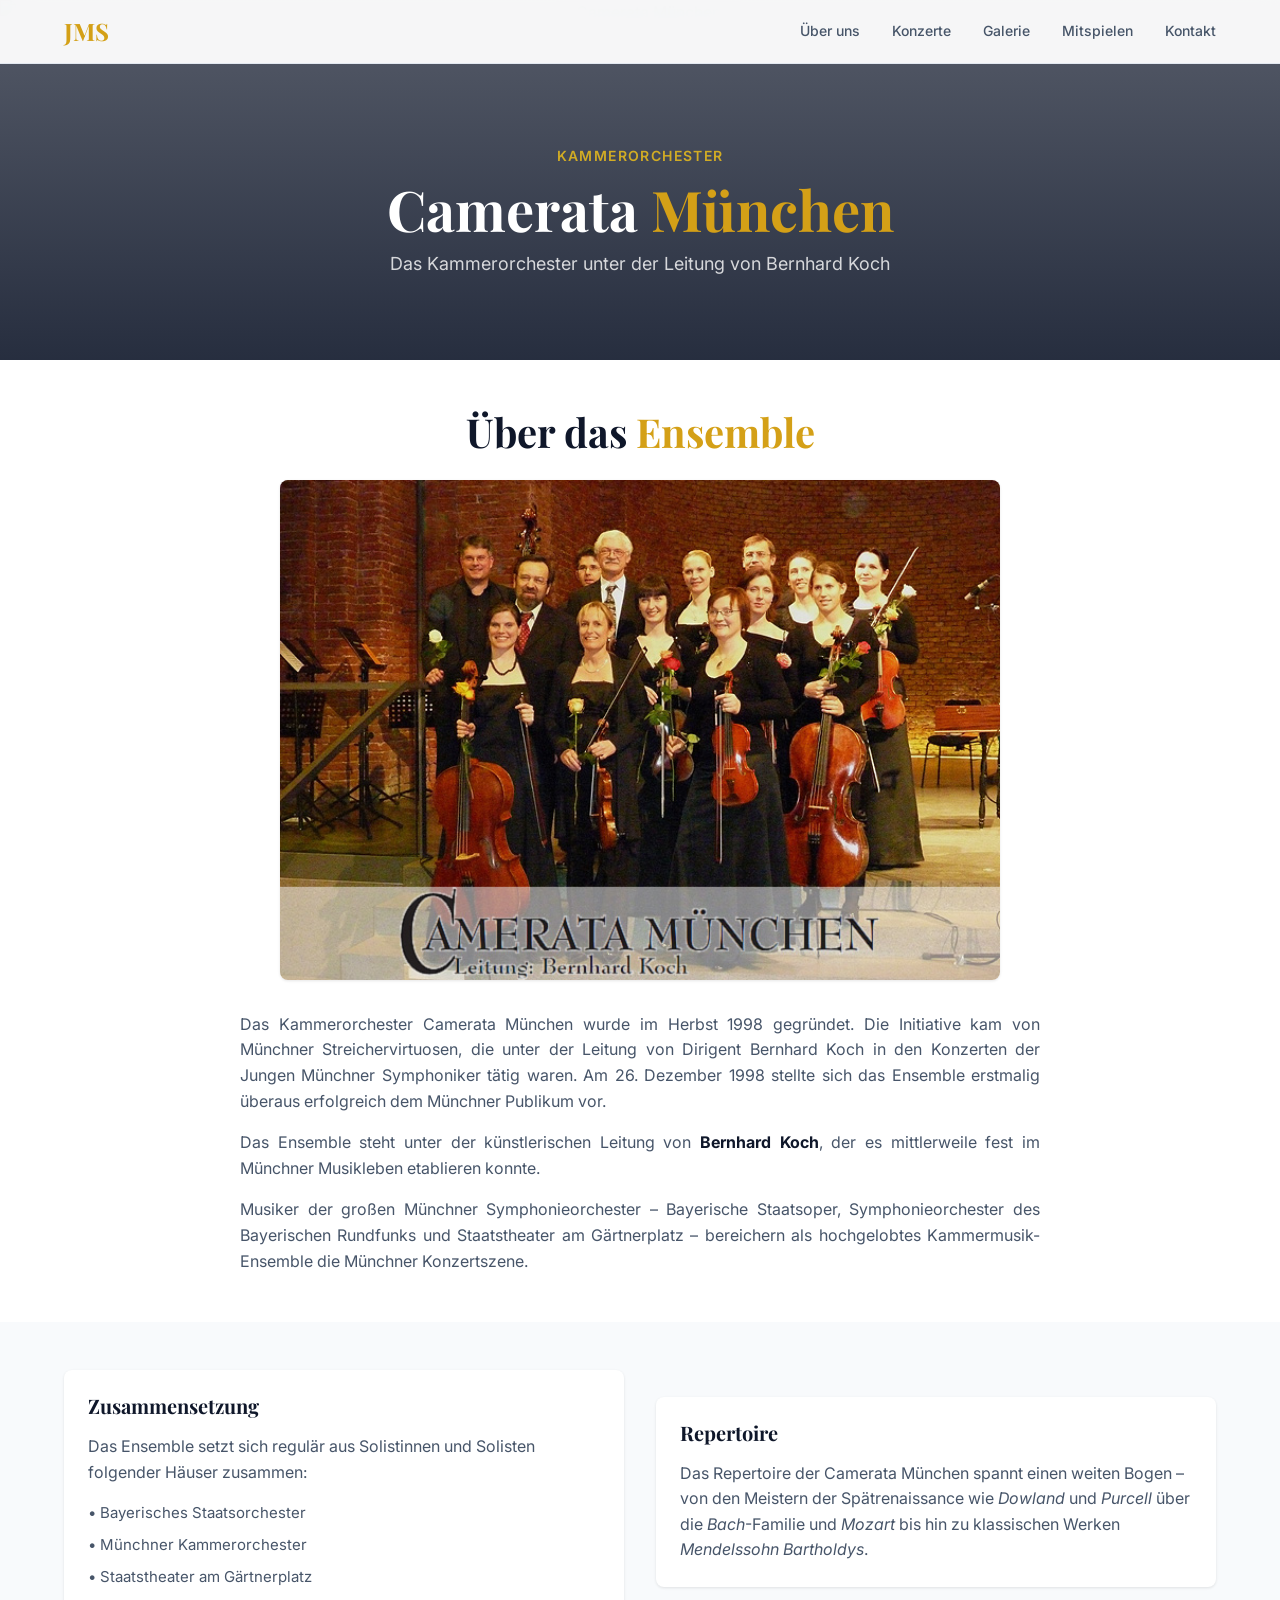
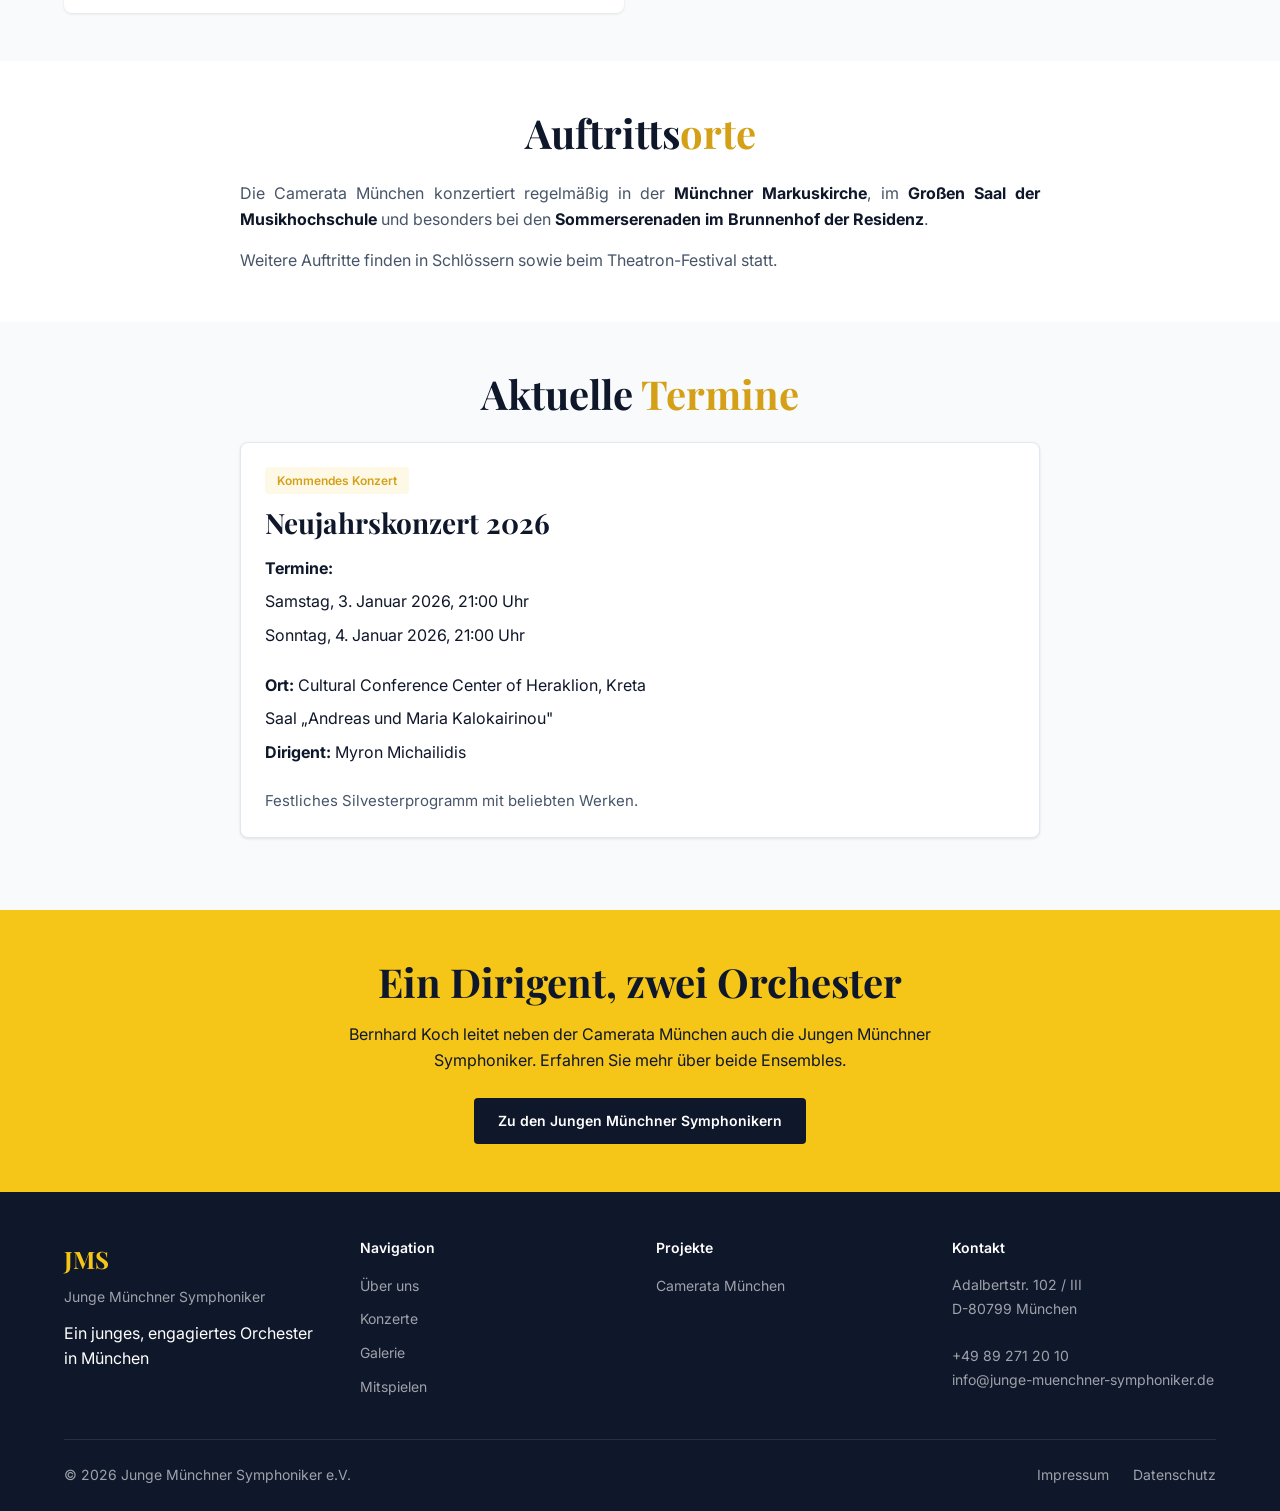
==== camerata-muenchen.html @ 6827a256 "many changes" ====
<!DOCTYPE html>
<html lang="de">
<head>
  <meta charset="UTF-8">
  <meta name="viewport" content="width=device-width, initial-scale=1.0">
  <title>Camerata München - Junge Münchner Symphoniker</title>
  <meta name="description" content="Das Kammerorchester Camerata München unter der Leitung von Bernhard Koch – Geschichte, Zusammensetzung und Termine.">

  <link rel="preconnect" href="https://fonts.googleapis.com">
  <link rel="preconnect" href="https://fonts.gstatic.com" crossorigin>
  <link href="https://fonts.googleapis.com/css2?family=Inter:wght@400;500;600;700&family=Playfair+Display:wght@700&display=swap" rel="stylesheet">
  <link rel="stylesheet" href="css/style.css">
</head>
<body>
  <!-- Navigation -->
  <nav class="navbar">
    <div class="container navbar-inner">
      <a href="index.html" class="navbar-logo">JMS</a>
      <div class="navbar-menu">
        <a href="ueber-uns.html">Über uns</a>
        <a href="konzerte.html">Konzerte</a>
        <a href="galerie.html">Galerie</a>
        <a href="mitspielen.html">Mitspielen</a>
        <a href="kontakt.html">Kontakt</a>
      </div>
      <button class="navbar-toggle" id="menu-toggle" aria-label="Menü öffnen">
        <span></span><span></span><span></span>
      </button>
    </div>
  </nav>

  <div class="mobile-menu" id="mobile-menu">
    <a href="ueber-uns.html">Über uns</a>
    <a href="konzerte.html">Konzerte</a>
    <a href="galerie.html">Galerie</a>
    <a href="mitspielen.html">Mitspielen</a>
    <a href="kontakt.html">Kontakt</a>
  </div>

  <!-- Page Header -->
  <header class="page-header">
    <div class="hero-bg">
      <img src="images/hero.jpg" alt="Camerata München">
      <div class="hero-overlay"></div>
    </div>
    <div class="page-header-content">
      <p style="color: var(--jms-yellow); font-weight: 600; font-size: 0.875rem; letter-spacing: 0.1em; text-transform: uppercase; margin-bottom: 0.5rem;">Kammerorchester</p>
      <h1>Camerata <span class="text-accent">München</span></h1>
      <p>Das Kammerorchester unter der Leitung von Bernhard Koch</p>
    </div>
  </header>

  <!-- Intro Section -->
  <section class="section">
    <div class="container">
      <h2 class="text-center mb-3">Über das <span class="text-accent">Ensemble</span></h2>

      <img src="images/camerata-gruppe.jpg" alt="Camerata München – Leitung Bernhard Koch" class="mb-4" style="width: 100%; max-width: 720px; border-radius: 8px; box-shadow: 0 1px 3px rgba(0,0,0,0.1); display: block; margin: 0 auto 2rem;">

      <div style="max-width: 800px; margin: 0 auto; text-align: justify;">
        <p class="text-muted mb-2">Das Kammerorchester Camerata München wurde im Herbst 1998 gegründet. Die Initiative kam von Münchner Streichervirtuosen, die unter der Leitung von Dirigent Bernhard Koch in den Konzerten der Jungen Münchner Symphoniker tätig waren. Am 26. Dezember 1998 stellte sich das Ensemble erstmalig überaus erfolgreich dem Münchner Publikum vor.</p>
        <p class="text-muted mb-2">Das Ensemble steht unter der künstlerischen Leitung von <strong style="color: var(--text-dark);">Bernhard Koch</strong>, der es mittlerweile fest im Münchner Musikleben etablieren konnte.</p>
        <p class="text-muted">Musiker der großen Münchner Symphonieorchester – Bayerische Staatsoper, Symphonieorchester des Bayerischen Rundfunks und Staatstheater am Gärtnerplatz – bereichern als hochgelobtes Kammermusik-Ensemble die Münchner Konzertszene.</p>
      </div>
    </div>
  </section>

  <!-- Composition & Repertoire -->
  <section class="section section-light">
    <div class="container">
      <div class="two-col">
        <div class="card">
          <div class="card-body">
            <h4 class="mb-2">Zusammensetzung</h4>
            <p class="text-muted mb-2">Das Ensemble setzt sich regulär aus Solistinnen und Solisten folgender Häuser zusammen:</p>
            <ul class="text-muted" style="font-size: 0.9375rem;">
              <li style="margin-bottom: 0.5rem;">• Bayerisches Staatsorchester</li>
              <li style="margin-bottom: 0.5rem;">• Münchner Kammerorchester</li>
              <li>• Staatstheater am Gärtnerplatz</li>
            </ul>
          </div>
        </div>

        <div class="card">
          <div class="card-body">
            <h4 class="mb-2">Repertoire</h4>
            <p class="text-muted">Das Repertoire der Camerata München spannt einen weiten Bogen – von den Meistern der Spätrenaissance wie <em>Dowland</em> und <em>Purcell</em> über die <em>Bach</em>-Familie und <em>Mozart</em> bis hin zu klassischen Werken <em>Mendelssohn Bartholdys</em>.</p>
          </div>
        </div>
      </div>
    </div>
  </section>

  <!-- Auftrittsorte -->
  <section class="section">
    <div class="container">
      <h2 class="text-center mb-3">Auftritts<span class="text-accent">orte</span></h2>
      <div style="max-width: 800px; margin: 0 auto; text-align: justify;">
        <p class="text-muted mb-2">Die Camerata München konzertiert regelmäßig in der <strong style="color: var(--text-dark);">Münchner Markuskirche</strong>, im <strong style="color: var(--text-dark);">Großen Saal der Musikhochschule</strong> und besonders bei den <strong style="color: var(--text-dark);">Sommerserenaden im Brunnenhof der Residenz</strong>.</p>
        <p class="text-muted">Weitere Auftritte finden in Schlössern sowie beim Theatron-Festival statt.</p>
      </div>
    </div>
  </section>

  <!-- Termine -->
  <section class="section section-light">
    <div class="container">
      <h2 class="text-center mb-3">Aktuelle <span class="text-accent">Termine</span></h2>

      <div class="card mb-3" style="border: 1px solid var(--border-light); max-width: 800px; margin: 0 auto 1.5rem;">
        <div class="card-body">
          <span class="card-tag">Kommendes Konzert</span>
          <h3 class="mb-2">Neujahrskonzert 2026</h3>
          <p class="mb-1"><strong>Termine:</strong></p>
          <p class="mb-1">Samstag, 3. Januar 2026, 21:00 Uhr</p>
          <p class="mb-3">Sonntag, 4. Januar 2026, 21:00 Uhr</p>
          <p class="mb-1"><strong>Ort:</strong> Cultural Conference Center of Heraklion, Kreta</p>
          <p class="mb-1">Saal „Andreas und Maria Kalokairinou"</p>
          <p class="mb-3"><strong>Dirigent:</strong> Myron Michailidis</p>
          <p class="text-muted" style="font-size: 0.9375rem;">Festliches Silvesterprogramm mit beliebten Werken.</p>
        </div>
      </div>
    </div>
  </section>

  <!-- CTA -->
  <section class="section section-yellow">
    <div class="container text-center">
      <h2 class="mb-2">Ein Dirigent, zwei Orchester</h2>
      <p class="mb-3" style="max-width: 600px; margin-left: auto; margin-right: auto;">Bernhard Koch leitet neben der Camerata München auch die Jungen Münchner Symphoniker. Erfahren Sie mehr über beide Ensembles.</p>
      <a href="ueber-uns.html" class="btn btn-dark">Zu den Jungen Münchner Symphonikern</a>
    </div>
  </section>

  <!-- Footer -->
  <footer class="footer">
    <div class="container">
      <div class="footer-grid">
        <div>
          <div class="footer-brand">JMS</div>
          <p>Junge Münchner Symphoniker</p>
          <p style="margin-top: 0.75rem;">Ein junges, engagiertes Orchester in München</p>
        </div>
        <div>
          <h3>Navigation</h3>
          <ul>
            <li><a href="ueber-uns.html">Über uns</a></li>
            <li><a href="konzerte.html">Konzerte</a></li>
            <li><a href="galerie.html">Galerie</a></li>
            <li><a href="mitspielen.html">Mitspielen</a></li>
          </ul>
        </div>
        <div>
          <h3>Projekte</h3>
          <ul>
            <li><a href="camerata-muenchen.html" target="_blank" rel="noopener noreferrer">Camerata München</a></li>
          </ul>
        </div>
        <div>
          <h3>Kontakt</h3>
          <address>
            Adalbertstr. 102 / III<br>D-80799 München<br><br>
            <a href="tel:+498927120010">+49 89 271 20 10</a><br>
            <a href="mailto:info@junge-muenchner-symphoniker.de">info@junge-muenchner-symphoniker.de</a>
          </address>
        </div>
      </div>
      <div class="footer-bottom">
        <p>© 2026 Junge Münchner Symphoniker e.V.</p>
        <div class="footer-legal">
          <a href="impressum.html">Impressum</a>
          <a href="datenschutz.html">Datenschutz</a>
        </div>
      </div>
    </div>
  </footer>

  <script src="js/main.js"></script>
</body>
</html>
---- css/style.css ----
/* JMS Orchestra - Main Stylesheet */

/* ========================================
   CSS Variables
   ======================================== */
:root {
  /* Colors */
  --jms-yellow: #F5C518;
  --jms-gold: #D4A017;
  --text-dark: #0f172a;
  --text-muted: #475569;
  --text-light: #64748b;
  --bg-white: #ffffff;
  --bg-light: #f8fafc;
  --bg-dark: #0f172a;
  --border-light: #e2e8f0;

  /* Fonts */
  --font-heading: 'Playfair Display', Georgia, serif;
  --font-body: 'Inter', system-ui, -apple-system, sans-serif;

  /* Spacing */
  --container-max: 1200px;
  --section-padding: 3rem;
  --section-padding-mobile: 2rem;
}

/* ========================================
   Reset & Base Styles
   ======================================== */
*, *::before, *::after {
  box-sizing: border-box;
  margin: 0;
  padding: 0;
}

html {
  scroll-behavior: smooth;
}

body {
  font-family: var(--font-body);
  font-size: 16px;
  line-height: 1.6;
  color: var(--text-dark);
  background-color: var(--bg-white);
}

img {
  max-width: 100%;
  height: auto;
  display: block;
}

a {
  color: inherit;
  text-decoration: none;
}

ul, ol {
  list-style: none;
}

::selection {
  background: var(--jms-yellow);
  color: var(--text-dark);
}

/* ========================================
   Typography
   ======================================== */
h1, h2, h3, h4, h5, h6 {
  font-family: var(--font-heading);
  font-weight: 700;
  line-height: 1.2;
  color: var(--text-dark);
}

h1 { font-size: 2.5rem; }
h2 { font-size: 2rem; }
h3 { font-size: 1.5rem; }
h4 { font-size: 1.25rem; }

@media (min-width: 768px) {
  h1 { font-size: 3.5rem; }
  h2 { font-size: 2.5rem; }
  h3 { font-size: 1.75rem; }
}

.text-accent {
  color: var(--jms-gold);
}

.text-muted {
  color: var(--text-muted);
}

/* ========================================
   Layout
   ======================================== */
.container {
  width: 100%;
  max-width: var(--container-max);
  margin: 0 auto;
  padding: 0 1rem;
}

@media (min-width: 640px) {
  .container {
    padding: 0 1.5rem;
  }
}

.section {
  padding: var(--section-padding-mobile) 0;
}

@media (min-width: 768px) {
  .section {
    padding: var(--section-padding) 0;
  }
}

.section-light {
  background-color: var(--bg-light);
}

.section-dark {
  background-color: var(--bg-dark);
  color: #ffffff;
}

.section-yellow {
  background-color: var(--jms-yellow);
}

/* ========================================
   Navigation
   ======================================== */
.navbar {
  position: fixed;
  top: 0;
  left: 0;
  right: 0;
  z-index: 100;
  background-color: rgba(255, 255, 255, 0.95);
  backdrop-filter: blur(8px);
  border-bottom: 1px solid var(--border-light);
  height: 64px;
}

.navbar-inner {
  display: flex;
  align-items: center;
  justify-content: space-between;
  height: 100%;
}

.navbar-logo {
  font-family: var(--font-heading);
  font-size: 1.5rem;
  font-weight: 700;
  color: var(--jms-gold);
}

.navbar-menu {
  display: none;
  gap: 2rem;
}

@media (min-width: 768px) {
  .navbar-menu {
    display: flex;
  }
}

.navbar-menu a {
  font-size: 0.875rem;
  font-weight: 500;
  color: var(--text-muted);
  transition: color 0.2s;
}

.navbar-menu a:hover {
  color: var(--jms-gold);
}

.navbar-toggle {
  display: flex;
  flex-direction: column;
  gap: 5px;
  background: none;
  border: none;
  cursor: pointer;
  padding: 0.5rem;
}

@media (min-width: 768px) {
  .navbar-toggle {
    display: none;
  }
}

.navbar-toggle span {
  display: block;
  width: 24px;
  height: 2px;
  background-color: var(--text-dark);
  transition: transform 0.2s;
}

/* Mobile Menu */
.mobile-menu {
  display: none;
  position: fixed;
  top: 64px;
  left: 0;
  right: 0;
  background-color: var(--bg-white);
  border-bottom: 1px solid var(--border-light);
  padding: 1rem;
}

.mobile-menu.active {
  display: block;
}

.mobile-menu a {
  display: block;
  padding: 0.75rem 0;
  font-weight: 500;
  color: var(--text-dark);
  border-bottom: 1px solid var(--border-light);
}

.mobile-menu a:last-child {
  border-bottom: none;
}

/* ========================================
   Hero Section
   ======================================== */
.hero {
  position: relative;
  min-height: 80vh;
  display: flex;
  align-items: center;
  padding-top: 64px; /* Account for fixed navbar */
}

.hero-bg {
  position: absolute;
  inset: 0;
  z-index: 0;
}

.hero-bg img {
  width: 100%;
  height: 100%;
  object-fit: cover;
}

.hero-overlay {
  position: absolute;
  inset: 0;
  background: linear-gradient(to right, rgba(15, 23, 42, 0.85), rgba(15, 23, 42, 0.5));
}

.hero-content {
  position: relative;
  z-index: 10;
  color: #ffffff;
  max-width: 600px;
}

.hero-content h1 {
  color: #ffffff;
  margin-bottom: 1rem;
}

.hero-content p {
  font-size: 1.125rem;
  opacity: 0.9;
  margin-bottom: 1.5rem;
}

/* ========================================
   Buttons
   ======================================== */
.btn {
  display: inline-block;
  padding: 0.75rem 1.5rem;
  font-size: 0.875rem;
  font-weight: 600;
  text-align: center;
  border-radius: 4px;
  transition: all 0.2s;
  cursor: pointer;
  border: none;
}

.btn-primary {
  background-color: var(--jms-yellow);
  color: var(--text-dark);
}

.btn-primary:hover {
  background-color: var(--jms-gold);
}

.btn-outline {
  background-color: transparent;
  color: #ffffff;
  border: 2px solid #ffffff;
}

.btn-outline:hover {
  background-color: #ffffff;
  color: var(--text-dark);
}

.btn-dark {
  background-color: var(--bg-dark);
  color: #ffffff;
}

.btn-dark:hover {
  background-color: #1e293b;
}

.btn-group {
  display: flex;
  flex-wrap: wrap;
  gap: 0.75rem;
}

/* ========================================
   Cards
   ======================================== */
.card {
  background-color: var(--bg-white);
  border-radius: 8px;
  overflow: hidden;
  box-shadow: 0 1px 3px rgba(0, 0, 0, 0.1);
}

.card-img {
  position: relative;
  aspect-ratio: 16/10;
  overflow: hidden;
}

.card-img img {
  width: 100%;
  height: 100%;
  object-fit: cover;
}

.card-body {
  padding: 1.5rem;
}

.card-tag {
  display: inline-block;
  padding: 0.25rem 0.75rem;
  background-color: rgba(245, 197, 24, 0.1);
  color: var(--jms-gold);
  font-size: 0.75rem;
  font-weight: 600;
  border-radius: 4px;
  margin-bottom: 0.75rem;
}

.card-link {
  display: block;
  color: inherit;
  transition: transform 0.2s, box-shadow 0.2s;
}

.card-link:hover {
  transform: translateY(-2px);
  box-shadow: 0 4px 12px rgba(0, 0, 0, 0.1);
}

.flyer-img {
  width: 100%;
  border-radius: 8px;
  box-shadow: 0 4px 16px rgba(0, 0, 0, 0.15);
}

.archive-grid {
  display: grid;
  grid-template-columns: repeat(3, 1fr);
  gap: 0.75rem;
}

@media (min-width: 768px) {
  .archive-grid {
    grid-template-columns: repeat(6, 1fr);
  }
}

.archive-item {
  cursor: pointer;
  border-radius: 6px;
  overflow: hidden;
  background-color: var(--bg-white);
  box-shadow: 0 1px 3px rgba(0, 0, 0, 0.1);
  transition: transform 0.2s, box-shadow 0.2s;
}

.archive-item:hover {
  transform: translateY(-3px);
  box-shadow: 0 8px 20px rgba(0, 0, 0, 0.15);
}

.archive-item img {
  width: 100%;
  display: block;
}

.concert-covers {
  display: grid;
  grid-template-columns: repeat(2, 1fr);
  gap: 1.25rem;
}

@media (min-width: 768px) {
  .concert-covers {
    grid-template-columns: repeat(4, 1fr);
  }
}

.concert-cover {
  position: relative;
  aspect-ratio: 4/5;
  border-radius: 8px;
  overflow: hidden;
  cursor: pointer;
  background: var(--bg-light);
  box-shadow: 0 1px 3px rgba(0,0,0,0.1);
  transition: transform 0.2s, box-shadow 0.2s;
  border: none;
  padding: 0;
  width: 100%;
  text-align: left;
  font-family: inherit;
}

.concert-cover:hover {
  transform: translateY(-2px);
  box-shadow: 0 6px 16px rgba(0,0,0,0.15);
}

.concert-cover.active {
  outline: 3px solid var(--jms-gold);
  outline-offset: 2px;
}

.concert-cover img {
  width: 100%;
  height: 100%;
  object-fit: cover;
  transition: transform 0.3s;
}

.concert-cover:hover img {
  transform: scale(1.05);
}

.concert-cover-placeholder {
  width: 100%;
  height: 100%;
  display: flex;
  align-items: center;
  justify-content: center;
  background: linear-gradient(135deg, var(--bg-light) 0%, var(--border-light) 100%);
  color: var(--text-light);
  font-size: 0.875rem;
}

.concert-cover-title {
  position: absolute;
  bottom: 0;
  left: 0;
  right: 0;
  padding: 1rem;
  background: linear-gradient(to top, rgba(0,0,0,0.85), rgba(0,0,0,0));
  color: #ffffff;
}

.concert-cover-title h3 {
  color: #ffffff;
  font-size: 1.125rem;
  margin-bottom: 0.125rem;
}

.concert-cover-title p {
  font-size: 0.75rem;
  opacity: 0.9;
  color: #ffffff;
}

.concert-gallery {
  display: none;
  margin-top: 2.5rem;
}

.concert-gallery.active {
  display: block;
}

.concert-gallery-header {
  margin-bottom: 1.5rem;
  text-align: center;
}

.concert-gallery-empty {
  text-align: center;
  padding: 3rem 1.5rem;
  background: var(--bg-light);
  border-radius: 8px;
  color: var(--text-muted);
}

.schedule-table-wrapper {
  overflow-x: auto;
  border-radius: 8px;
  background: var(--bg-white);
  box-shadow: 0 1px 3px rgba(0, 0, 0, 0.08);
}

.schedule-table {
  width: 100%;
  border-collapse: collapse;
  font-size: 0.9375rem;
}

.schedule-table thead {
  background-color: var(--text-dark);
}

.schedule-table th {
  padding: 0.85rem 1rem;
  text-align: left;
  color: #ffffff;
  font-family: var(--font-body);
  font-weight: 600;
  font-size: 0.75rem;
  text-transform: uppercase;
  letter-spacing: 0.08em;
}

.schedule-table td {
  padding: 0.75rem 1rem;
  border-bottom: 1px solid var(--border-light);
  color: var(--text-muted);
  vertical-align: top;
}

.schedule-table tbody tr:last-child td {
  border-bottom: none;
}

.schedule-table tbody tr:hover {
  background-color: var(--bg-light);
}

.schedule-table .schedule-date {
  white-space: nowrap;
  font-weight: 600;
  color: var(--text-dark);
}

.schedule-table tr.schedule-concert {
  background-color: rgba(245, 197, 24, 0.12);
}

.schedule-table tr.schedule-concert:hover {
  background-color: rgba(245, 197, 24, 0.2);
}

.schedule-table tr.schedule-concert td {
  color: var(--text-dark);
  font-weight: 600;
}

.schedule-table tr.schedule-weekend td {
  background-color: rgba(15, 23, 42, 0.03);
  font-style: italic;
}

.ordnung-columns {
  display: flex;
  flex-direction: column;
  gap: 1.5rem;
}

@media (min-width: 768px) {
  .ordnung-columns {
    flex-direction: row;
    align-items: flex-start;
  }
}

.ordnung-col {
  flex: 1;
  display: flex;
  flex-direction: column;
  gap: 1.5rem;
  min-width: 0;
}

/* ========================================
   Grid Layouts
   ======================================== */
.grid {
  display: grid;
  gap: 1.5rem;
}

.grid-2 {
  grid-template-columns: 1fr;
}

.grid-3 {
  grid-template-columns: 1fr;
}

.grid-4 {
  grid-template-columns: repeat(2, 1fr);
}

@media (min-width: 768px) {
  .grid-2 {
    grid-template-columns: repeat(2, 1fr);
  }

  .grid-3 {
    grid-template-columns: repeat(2, 1fr);
  }

  .grid-4 {
    grid-template-columns: repeat(4, 1fr);
  }
}

@media (min-width: 1024px) {
  .grid-3 {
    grid-template-columns: repeat(3, 1fr);
  }
}

/* ========================================
   Flex Layouts
   ======================================== */
.flex {
  display: flex;
}

.flex-col {
  flex-direction: column;
}

.flex-wrap {
  flex-wrap: wrap;
}

.items-center {
  align-items: center;
}

.justify-between {
  justify-content: space-between;
}

.justify-center {
  justify-content: center;
}

.gap-1 { gap: 0.5rem; }
.gap-2 { gap: 1rem; }
.gap-3 { gap: 1.5rem; }
.gap-4 { gap: 2rem; }

/* ========================================
   Two Column Layout
   ======================================== */
.two-col {
  display: flex;
  flex-direction: column;
  gap: 2rem;
}

@media (min-width: 768px) {
  .two-col {
    flex-direction: row;
    align-items: center;
  }

  .two-col > * {
    flex: 1;
  }
}

/* ========================================
   Stats
   ======================================== */
.stats {
  display: grid;
  grid-template-columns: repeat(2, 1fr);
  gap: 1rem;
}

@media (min-width: 768px) {
  .stats {
    grid-template-columns: repeat(4, 1fr);
  }
}

.stat-item {
  text-align: center;
  padding: 1.5rem;
  background-color: var(--bg-light);
  border-radius: 8px;
}

.stat-value {
  font-size: 2rem;
  font-weight: 700;
  color: var(--jms-gold);
  margin-bottom: 0.25rem;
}

.stat-label {
  font-size: 0.875rem;
  color: var(--text-muted);
}

/* ========================================
   Testimonials
   ======================================== */
.testimonial {
  background-color: var(--bg-white);
  padding: 1.5rem;
  border-radius: 8px;
  box-shadow: 0 1px 3px rgba(0, 0, 0, 0.1);
}

.testimonial-quote {
  font-style: italic;
  color: var(--text-muted);
  margin-bottom: 1rem;
  line-height: 1.7;
}

.testimonial-author {
  font-weight: 600;
  color: var(--text-dark);
  font-size: 0.875rem;
}

.testimonial-event {
  color: var(--text-light);
  font-size: 0.875rem;
}

/* ========================================
   Tags / Pills
   ======================================== */
.tag {
  display: inline-block;
  padding: 0.5rem 1rem;
  font-size: 0.875rem;
  font-weight: 500;
  border-radius: 9999px;
}

.tag-primary {
  background-color: rgba(245, 197, 24, 0.2);
  color: var(--jms-gold);
}

.tag-muted {
  background-color: var(--bg-light);
  color: var(--text-muted);
}

.tag-list {
  display: flex;
  flex-wrap: wrap;
  gap: 0.5rem;
}

/* ========================================
   Gallery
   ======================================== */
.gallery-grid {
  display: grid;
  grid-template-columns: repeat(2, 1fr);
  gap: 1rem;
}

@media (min-width: 768px) {
  .gallery-grid {
    grid-template-columns: repeat(3, 1fr);
  }
}

.gallery-item {
  position: relative;
  aspect-ratio: 1;
  border-radius: 8px;
  overflow: hidden;
  cursor: pointer;
  background-color: var(--bg-light);
}

.gallery-item img {
  width: 100%;
  height: 100%;
  object-fit: cover;
  transition: transform 0.3s;
}

.gallery-item:hover img {
  transform: scale(1.05);
}

.gallery-placeholder {
  display: flex;
  align-items: center;
  justify-content: center;
  width: 100%;
  height: 100%;
  color: var(--text-light);
  font-size: 0.875rem;
}

/* Lightbox */
.lightbox {
  display: none;
  position: fixed;
  inset: 0;
  z-index: 200;
  background-color: rgba(0, 0, 0, 0.9);
  align-items: center;
  justify-content: center;
  padding: 1rem;
}

.lightbox.active {
  display: flex;
}

.lightbox img {
  max-width: 100%;
  max-height: 90vh;
  object-fit: contain;
}

.lightbox-close {
  position: absolute;
  top: 1rem;
  right: 1rem;
  background: none;
  border: none;
  color: #ffffff;
  font-size: 2rem;
  cursor: pointer;
  width: 48px;
  height: 48px;
  display: flex;
  align-items: center;
  justify-content: center;
}

.lightbox-close:hover {
  color: var(--jms-yellow);
}

/* ========================================
   Forms
   ======================================== */
.form-group {
  margin-bottom: 1.25rem;
}

.form-label {
  display: block;
  font-size: 0.875rem;
  font-weight: 500;
  color: var(--text-dark);
  margin-bottom: 0.5rem;
}

.form-input,
.form-select,
.form-textarea {
  width: 100%;
  padding: 0.75rem 1rem;
  font-size: 1rem;
  font-family: inherit;
  color: var(--text-dark);
  background-color: var(--bg-white);
  border: 1px solid var(--border-light);
  border-radius: 4px;
  transition: border-color 0.2s;
}

.form-input:focus,
.form-select:focus,
.form-textarea:focus {
  outline: none;
  border-color: var(--jms-gold);
}

.form-textarea {
  resize: vertical;
  min-height: 120px;
}

/* ========================================
   Contact Info
   ======================================== */
.contact-card {
  background-color: var(--bg-light);
  padding: 1.5rem 2rem;
  border-radius: 8px;
}

.contact-card h3 {
  margin-bottom: 1rem;
}

.contact-item {
  margin-bottom: 1.25rem;
}

.contact-item:last-child {
  margin-bottom: 0;
}

.contact-item h4 {
  font-size: 1rem;
  margin-bottom: 0.25rem;
}

.contact-item p {
  color: var(--text-muted);
}

.contact-item a {
  color: var(--text-muted);
  transition: color 0.2s;
}

.contact-item a:hover {
  color: var(--jms-gold);
}

/* ========================================
   Footer
   ======================================== */
.footer {
  background-color: var(--bg-dark);
  color: #ffffff;
  padding: 3rem 0 1.5rem;
}

.footer-grid {
  display: grid;
  grid-template-columns: 1fr;
  gap: 2rem;
  margin-bottom: 2rem;
}

@media (min-width: 768px) {
  .footer-grid {
    grid-template-columns: repeat(4, 1fr);
  }
}

.footer-brand {
  font-family: var(--font-heading);
  font-size: 1.5rem;
  font-weight: 700;
  color: var(--jms-yellow);
  margin-bottom: 0.5rem;
}

.footer-brand + p {
  color: rgba(255, 255, 255, 0.6);
  font-size: 0.875rem;
}

.footer h3 {
  color: #ffffff;
  font-size: 0.875rem;
  font-family: var(--font-body);
  font-weight: 600;
  margin-bottom: 1rem;
}

.footer ul li {
  margin-bottom: 0.5rem;
}

.footer a {
  color: rgba(255, 255, 255, 0.6);
  font-size: 0.875rem;
  transition: color 0.2s;
}

.footer a:hover {
  color: var(--jms-yellow);
}

.footer address {
  font-style: normal;
  color: rgba(255, 255, 255, 0.6);
  font-size: 0.875rem;
  line-height: 1.7;
}

.footer-bottom {
  padding-top: 1.5rem;
  border-top: 1px solid rgba(255, 255, 255, 0.1);
  display: flex;
  flex-direction: column;
  gap: 1rem;
  font-size: 0.875rem;
  color: rgba(255, 255, 255, 0.6);
}

@media (min-width: 640px) {
  .footer-bottom {
    flex-direction: row;
    justify-content: space-between;
  }
}

.footer-legal {
  display: flex;
  gap: 1.5rem;
}

/* ========================================
   Utility Classes
   ======================================== */
.text-center { text-align: center; }
.text-left { text-align: left; }
.text-right { text-align: right; }

.mb-1 { margin-bottom: 0.5rem; }
.mb-2 { margin-bottom: 1rem; }
.mb-3 { margin-bottom: 1.5rem; }
.mb-4 { margin-bottom: 2rem; }

.mt-1 { margin-top: 0.5rem; }
.mt-2 { margin-top: 1rem; }
.mt-3 { margin-top: 1.5rem; }
.mt-4 { margin-top: 2rem; }

.pt-nav { padding-top: 64px; }

.hidden { display: none; }

@media (max-width: 767px) {
  .md-hidden { display: none; }
}

/* ========================================
   Page Header (for subpages)
   ======================================== */
.page-header {
  position: relative;
  min-height: 40vh;
  display: flex;
  align-items: center;
  justify-content: center;
  text-align: center;
  padding-top: 64px;
}

.page-header .hero-bg {
  position: absolute;
  inset: 0;
}

.page-header .hero-overlay {
  background: linear-gradient(to bottom, rgba(15, 23, 42, 0.7), rgba(15, 23, 42, 0.9));
}

.page-header-content {
  position: relative;
  z-index: 10;
  color: #ffffff;
  padding: 0 1rem;
}

.page-header-content h1 {
  color: #ffffff;
  margin-bottom: 0.5rem;
}

.page-header-content p {
  font-size: 1.125rem;
  opacity: 0.8;
  max-width: 600px;
  margin: 0 auto;
}
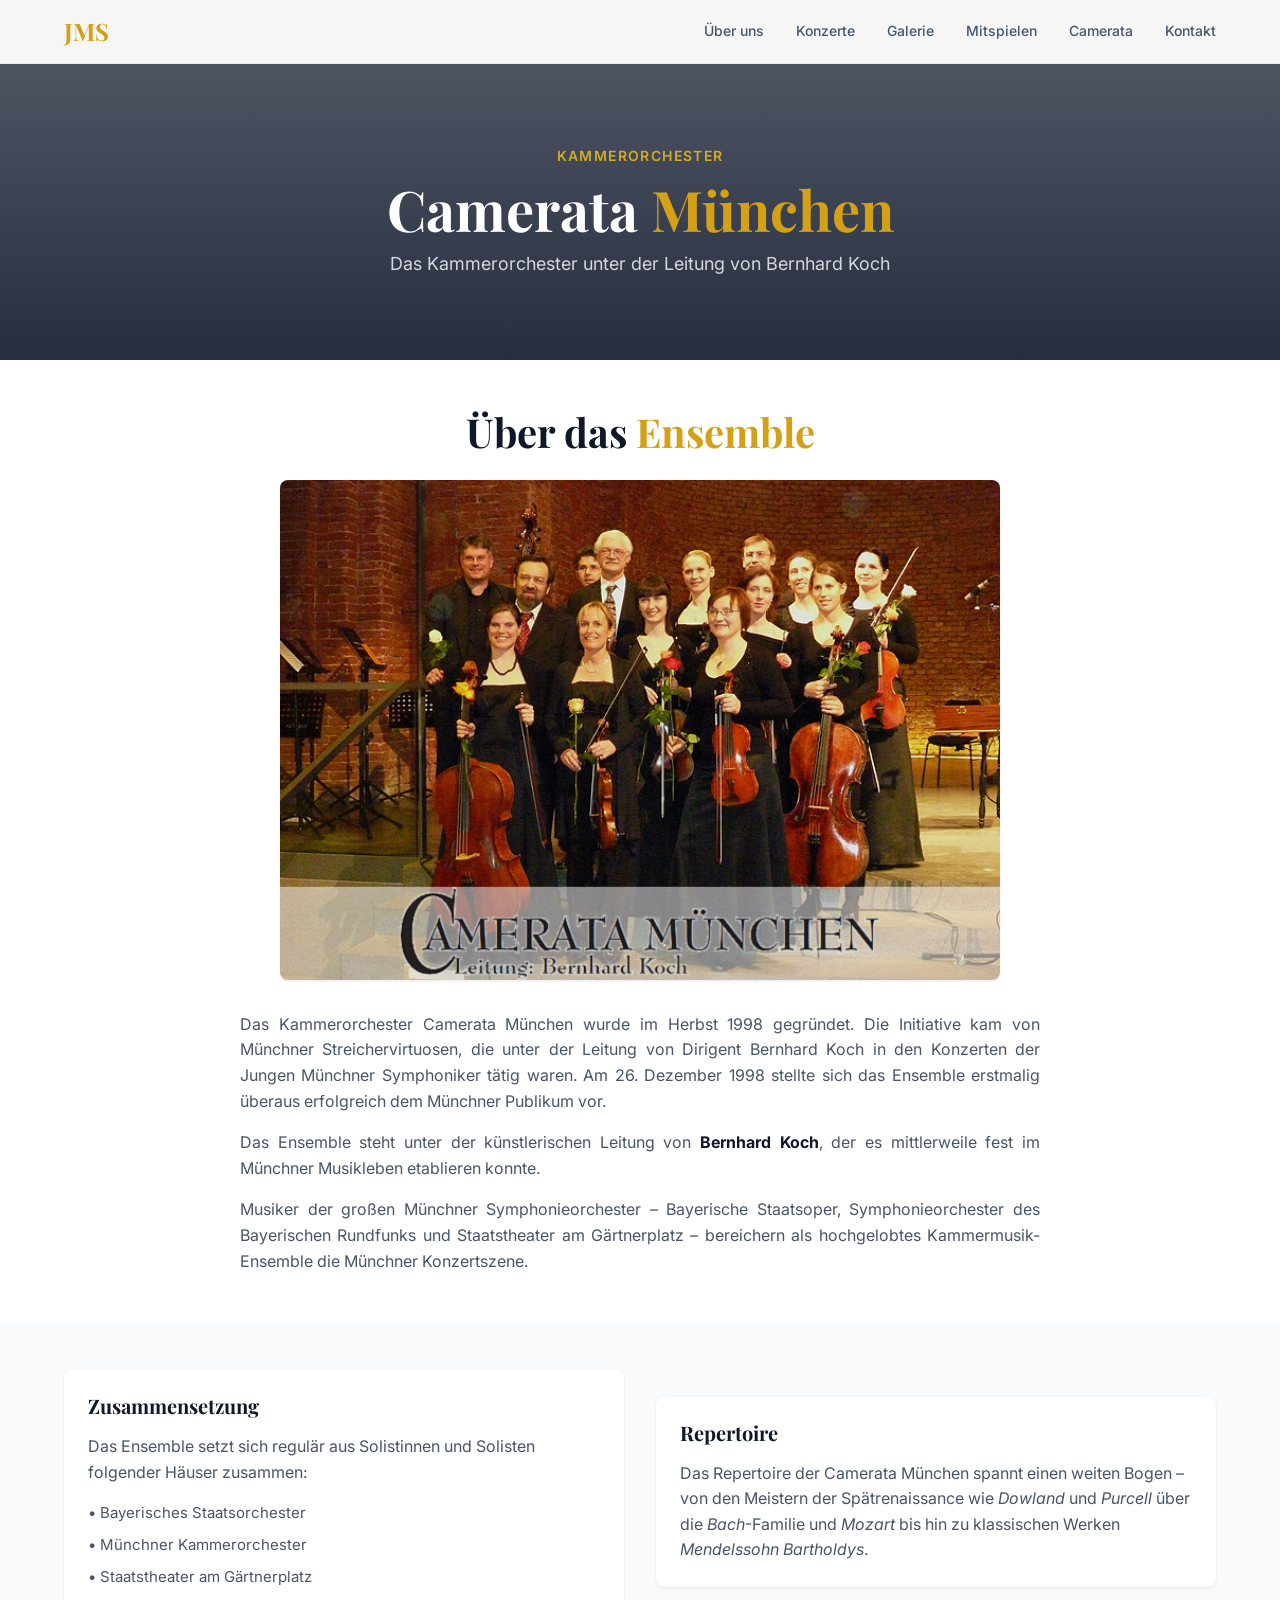
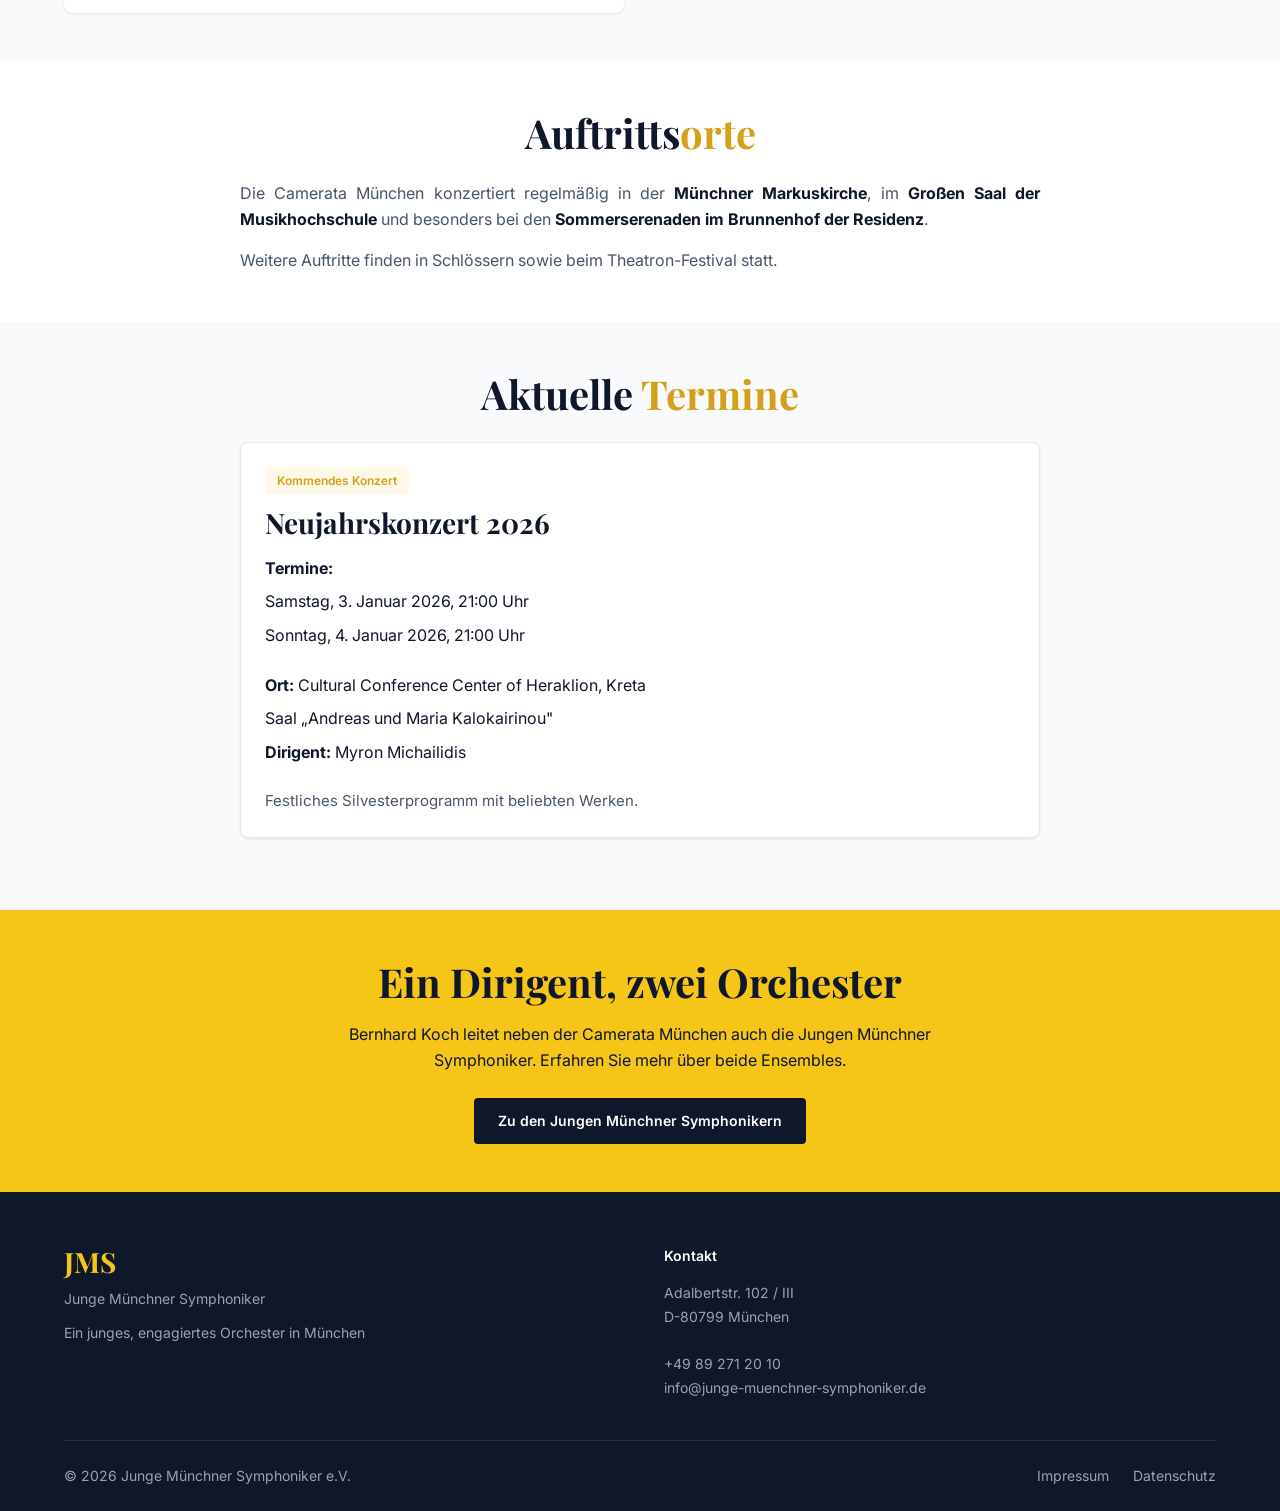
==== commit 83db060c: "adjustments" ====
--- a/camerata-muenchen.html
+++ b/camerata-muenchen.html
@@ -21,6 +21,7 @@
         <a href="konzerte.html">Konzerte</a>
         <a href="galerie.html">Galerie</a>
         <a href="mitspielen.html">Mitspielen</a>
+        <a href="camerata-muenchen.html">Camerata</a>
         <a href="kontakt.html">Kontakt</a>
       </div>
       <button class="navbar-toggle" id="menu-toggle" aria-label="Menü öffnen">
@@ -34,6 +35,7 @@
     <a href="konzerte.html">Konzerte</a>
     <a href="galerie.html">Galerie</a>
     <a href="mitspielen.html">Mitspielen</a>
+    <a href="camerata-muenchen.html">Camerata</a>
     <a href="kontakt.html">Kontakt</a>
   </div>
 
@@ -142,21 +144,6 @@
           <p style="margin-top: 0.75rem;">Ein junges, engagiertes Orchester in München</p>
         </div>
         <div>
-          <h3>Navigation</h3>
-          <ul>
-            <li><a href="ueber-uns.html">Über uns</a></li>
-            <li><a href="konzerte.html">Konzerte</a></li>
-            <li><a href="galerie.html">Galerie</a></li>
-            <li><a href="mitspielen.html">Mitspielen</a></li>
-          </ul>
-        </div>
-        <div>
-          <h3>Projekte</h3>
-          <ul>
-            <li><a href="camerata-muenchen.html" target="_blank" rel="noopener noreferrer">Camerata München</a></li>
-          </ul>
-        </div>
-        <div>
           <h3>Kontakt</h3>
           <address>
             Adalbertstr. 102 / III<br>D-80799 München<br><br>
--- a/css/style.css
+++ b/css/style.css
@@ -714,7 +714,7 @@
 
 @media (min-width: 768px) {
   .stats {
-    grid-template-columns: repeat(4, 1fr);
+    grid-template-columns: repeat(3, 1fr);
   }
 }
 
@@ -965,33 +965,42 @@
 .footer {
   background-color: var(--bg-dark);
   color: #ffffff;
-  padding: 3rem 0 1.5rem;
+  padding: 3.5rem 0 1.5rem;
 }
 
 .footer-grid {
   display: grid;
   grid-template-columns: 1fr;
-  gap: 2rem;
-  margin-bottom: 2rem;
+  gap: 2.5rem;
+  margin-bottom: 2.5rem;
+  align-items: start;
 }
 
 @media (min-width: 768px) {
   .footer-grid {
-    grid-template-columns: repeat(4, 1fr);
+    grid-template-columns: 1fr 1fr;
+    gap: 3rem;
   }
 }
 
 .footer-brand {
   font-family: var(--font-heading);
-  font-size: 1.5rem;
+  font-size: 1.75rem;
   font-weight: 700;
   color: var(--jms-yellow);
-  margin-bottom: 0.5rem;
-}
-
-.footer-brand + p {
+  line-height: 1;
+  margin-bottom: 0.75rem;
+}
+
+.footer-grid > div > p {
   color: rgba(255, 255, 255, 0.6);
   font-size: 0.875rem;
+  line-height: 1.6;
+  margin: 0;
+}
+
+.footer-grid > div > p + p {
+  margin-top: 0.5rem;
 }
 
 .footer h3 {
